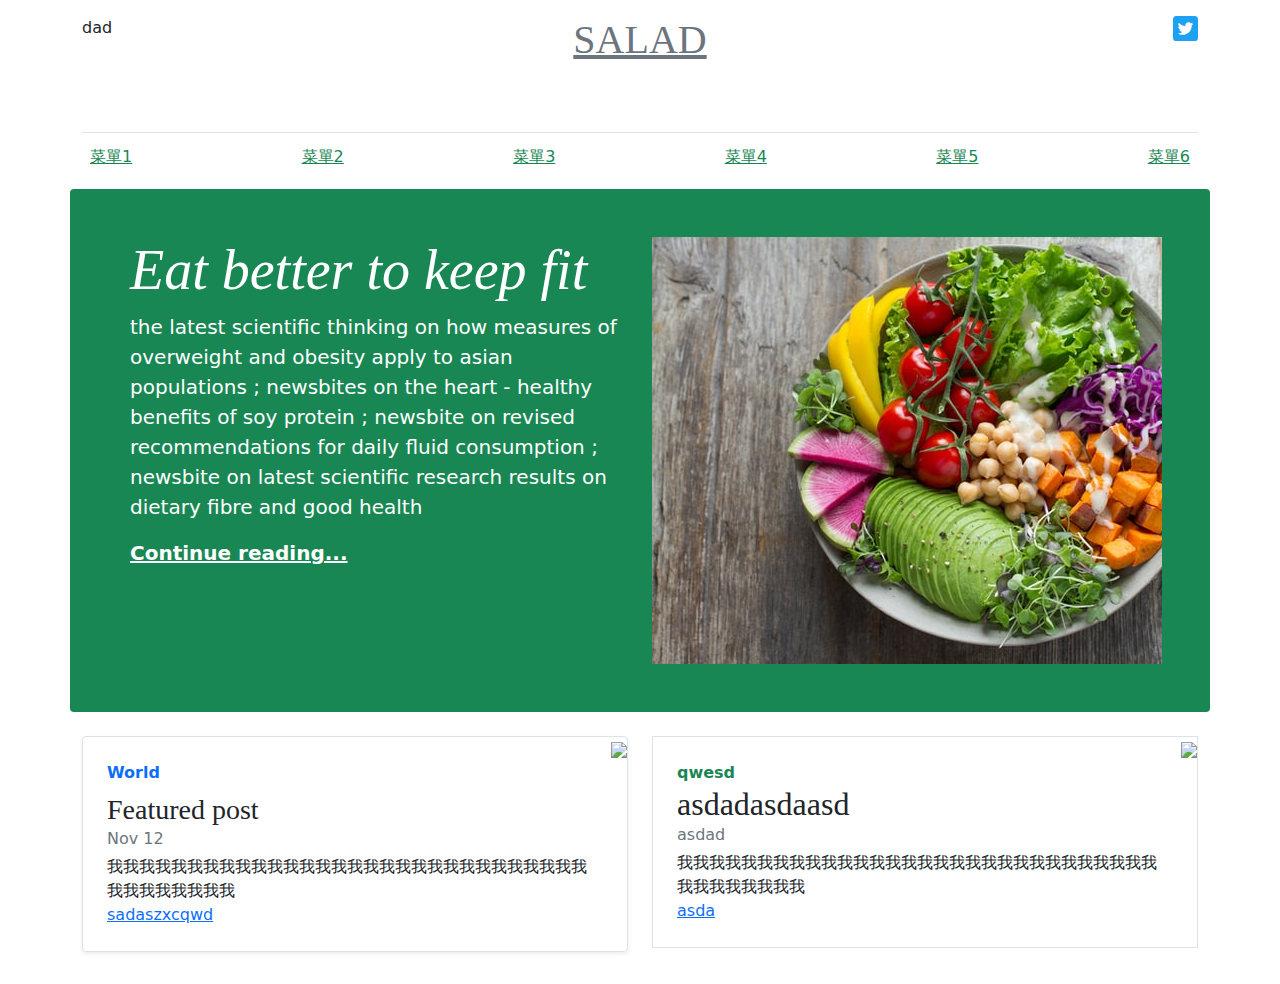
==== index.html @ ffaa2377 "newupdata" ====
<!DOCTYPE html>
<html lang="en">

<head>
    <meta charset="UTF-8">
    <meta http-equiv="X-UA-Compatible" content="IE=edge">
    <meta name="viewport" content="width=device-width, initial-scale=1.0">
    <link rel="stylesheet" href="style/all.css">
    <title>Document</title>
</head>

<body>
    <div class="container">
        <header class="blog-header py-3 ">
            <div class="row flew-nowrap justify-content-between align-items-center  ">
                <div class="col-4 h-100px">dad</div>
                <div class="col-4 text-center h-100px"><a href="#" class="h1 text-muted">SALAD</a></div>
                <div class="col-4 d-flex justify-content-end h-100px"><img src="iconfinder_5296516_tweet_twitter_twitter logo_icon.svg" class="h-25" alt=""></div>
            </div>
        </header>
        <div class="nav-scroller py-1 mb-2 border-top">
            <nav class="nav d-flex justify-content-between">
                <a href="#" class="link-success p-2">菜單1</a>
                <a href="#" class="link-success p-2">菜單2</a>
                <a href="#" class="link-success p-2">菜單3</a>
                <a href="#" class="link-success p-2">菜單4</a>
                <a href="#" class="link-success p-2">菜單5</a>
                <a href="#" class="link-success p-2">菜單6</a>
        </div>
    </div>
    </div>
    <div class="container">
        <div class="row p-5 mb-4 bg-success text-white rounded ">
            <div class="col-6">
                <h1 class="display-4 fst-italic">Eat better to keep fit</h1>
                <p class=" lead text-white "> the latest scientific thinking on how measures of overweight and obesity apply to asian populations ; newsbites on the heart - healthy benefits of soy protein ; newsbite on revised recommendations for daily fluid consumption ; newsbite
                    on latest scientific research results on dietary fibre and good health</p>
                <p>
                    <a href="#" class="lead fw-bold text-white">Continue reading...</a>
                </p>

            </div>
            <div class="col-6 overflow-hidden">
                <img src="anna-pelzer-IGfIGP5ONV0-unsplash.jpg" alt="" class="img-show">
            </div>
        </div>
        <div class="row mb-2">
            <div class="col-md-6 ">
                <div class="row g-0  border rounded overflow-hidden flex-md-row mb-4 shadow-sm h-md-250 position-relative">
                    <div class="col p-4 d-flex flex-column  ">
                        <strong class="d-inline-block mb-2 text-primary">World</strong>
                        <h3 class="mb-0">Featured post</h3>
                        <div class="mb-1 text-muted">Nov 12</div>
                        <p class="card-text mb-auto">我我我我我我我我我我我我我我我我我我我我我我我我我我我我我我我我我我我我我我</p>
                        <a href="#">sadaszxcqwd</a>
                    </div>
                    <div class="col-auto  d-lg-block">
                        <img src="https://fakeimg.pl/200x250/">
                    </div>
                </div>

            </div>
            <div class="col-6">
                <div class="row border g-0 mb-4">
                    <div class="col p-4">
                        <strong class="text-success"> qwesd</strong>
                        <h2 class="mb-0">asdadasdaasd</h2>
                        <div class="mb-1 text-muted">asdad</div>
                        <p class="card-text mb-auto">我我我我我我我我我我我我我我我我我我我我我我我我我我我我我我我我我我我我我我</p>
                        <a href="#">asda</a>
                    </div>

                    <div class="col-auto  d-lg-block">
                        <img src="https://fakeimg.pl/200x250/">
                    </div>

                </div>
            </div>
        </div>
</body>

</html>
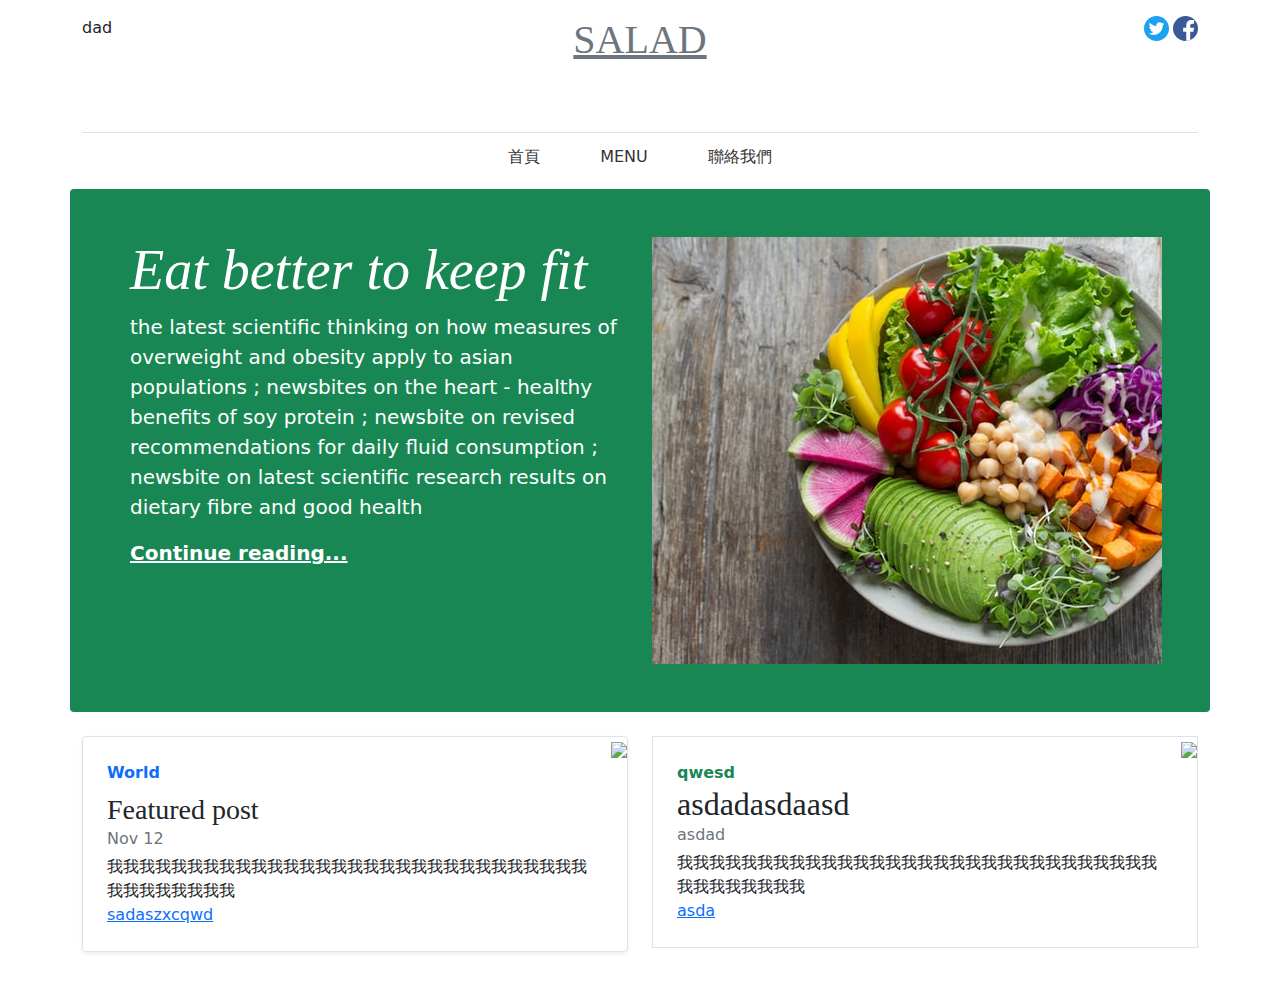
==== commit 560d8cb6: "add menu" ====
--- a/index.html
+++ b/index.html
@@ -15,17 +15,52 @@
             <div class="row flew-nowrap justify-content-between align-items-center  ">
                 <div class="col-4 h-100px">dad</div>
                 <div class="col-4 text-center h-100px"><a href="#" class="h1 text-muted">SALAD</a></div>
-                <div class="col-4 d-flex justify-content-end h-100px"><img src="iconfinder_5296516_tweet_twitter_twitter logo_icon.svg" class="h-25" alt=""></div>
+                <div class="col-4 d-flex justify-content-end h-100px">
+                    <img src="images/iconfinder_5296516_tweet_twitter_twitter logo_icon.svg" class="h-25 img-circle me-1" alt="">
+                    <img src="images/iconfinder_317727_facebook_social media_social_icon.svg" class="h-25 img-circle" alt="">
+
+                </div>
             </div>
         </header>
-        <div class="nav-scroller py-1 mb-2 border-top">
-            <nav class="nav d-flex justify-content-between">
-                <a href="#" class="link-success p-2">菜單1</a>
-                <a href="#" class="link-success p-2">菜單2</a>
-                <a href="#" class="link-success p-2">菜單3</a>
-                <a href="#" class="link-success p-2">菜單4</a>
-                <a href="#" class="link-success p-2">菜單5</a>
-                <a href="#" class="link-success p-2">菜單6</a>
+        <div class="nav-scroller py-1 mb-2 border-top d-flex justify-content-center">
+            <nav class="nav  col-8 d-flex justify-content-center">
+                <ul class="drop-down-menu ">
+                    <li>
+                        <a href="#">首頁</a>
+
+                    </li>
+                    <li>
+                        <a href="#">MENU</a>
+                        <ul>
+                            <li>
+                                <a href="#">優質套餐</a>
+
+                            </li>
+                            <li>
+                                <a href="#">單點系列</a>
+
+                            </li>
+                            <li>
+                                <a href="#">健康飲品</a>
+
+                            </li>
+
+                        </ul>
+                    </li>
+
+                    <li>
+                        <a href="#">聯絡我們</a>
+                        <ul>
+                            <li>
+                                <a href="#">服務據點</a>
+                            </li>
+
+                            <li>
+                                <a href="#">徵才資訊</a>
+                            </li>
+                        </ul>
+                    </li>
+                </ul>
         </div>
     </div>
     </div>
@@ -41,7 +76,7 @@
 
             </div>
             <div class="col-6 overflow-hidden">
-                <img src="anna-pelzer-IGfIGP5ONV0-unsplash.jpg" alt="" class="img-show">
+                <img src="images/anna-pelzer-IGfIGP5ONV0-unsplash.jpg" alt="" class="img-show">
             </div>
         </div>
         <div class="row mb-2">
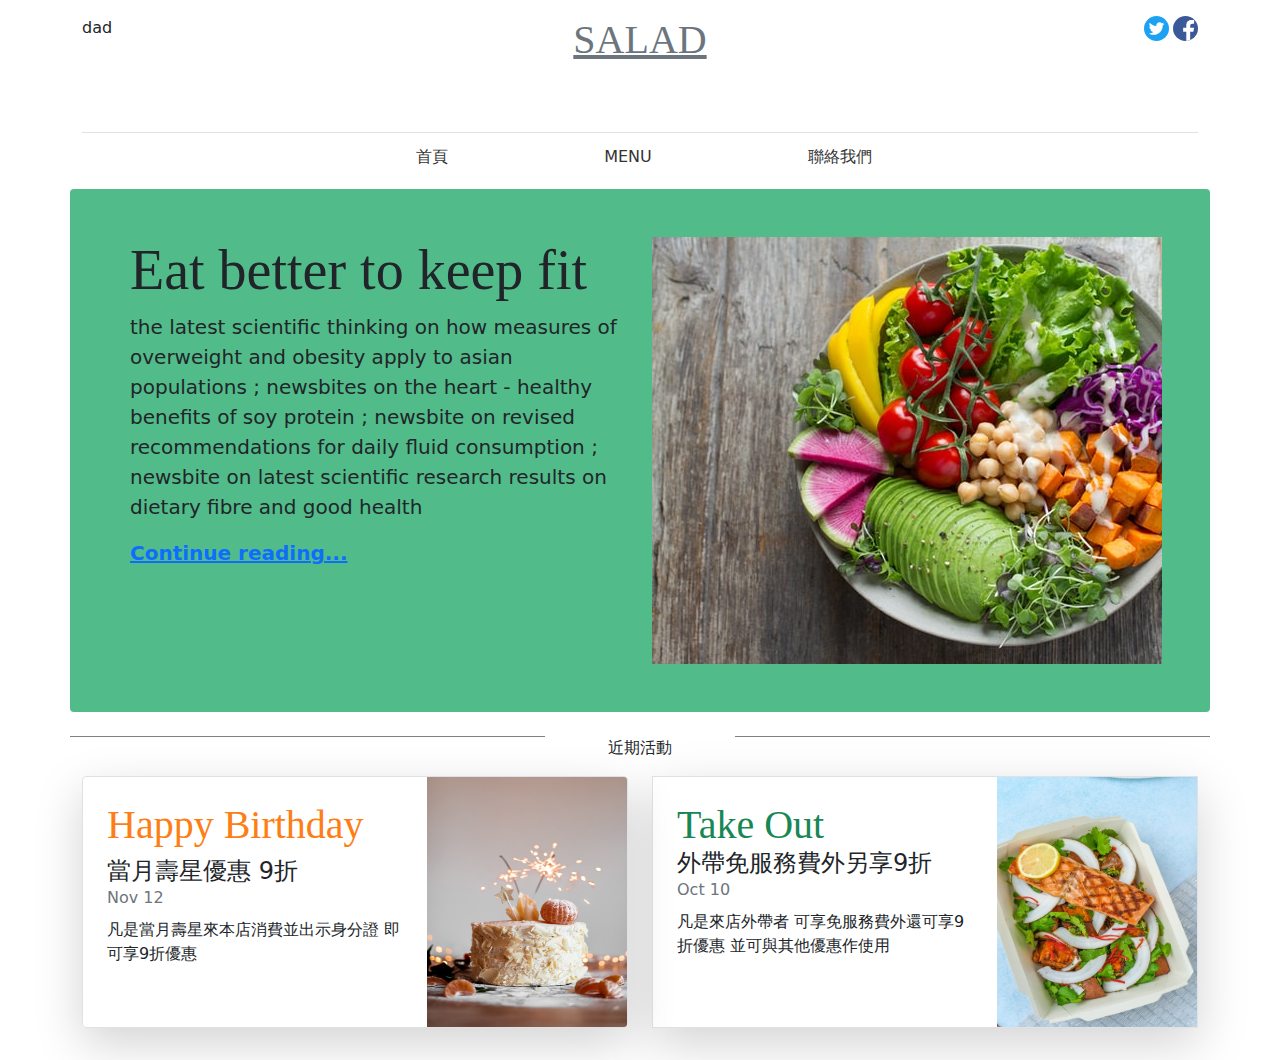
==== commit 15e20a65: "updata" ====
--- a/index.html
+++ b/index.html
@@ -23,13 +23,13 @@
             </div>
         </header>
         <div class="nav-scroller py-1 mb-2 border-top d-flex justify-content-center">
-            <nav class="nav  col-8 d-flex justify-content-center">
-                <ul class="drop-down-menu ">
-                    <li>
+            <nav class="nav d-flex justify-content-center">
+                <ul class="drop-down-menu ms-2 ">
+                    <li class="me-5 ms-5">
                         <a href="#">首頁</a>
 
                     </li>
-                    <li>
+                    <li class="me-5 ms-5">
                         <a href="#">MENU</a>
                         <ul>
                             <li>
@@ -42,21 +42,20 @@
                             </li>
                             <li>
                                 <a href="#">健康飲品</a>
-
                             </li>
 
                         </ul>
                     </li>
 
-                    <li>
-                        <a href="#">聯絡我們</a>
+                    <li class="me-5 ms-5">
+                        <a href="# ">聯絡我們</a>
                         <ul>
                             <li>
-                                <a href="#">服務據點</a>
+                                <a href="# ">服務據點</a>
                             </li>
 
                             <li>
-                                <a href="#">徵才資訊</a>
+                                <a href="# ">徵才資訊</a>
                             </li>
                         </ul>
                     </li>
@@ -64,49 +63,58 @@
         </div>
     </div>
     </div>
-    <div class="container">
-        <div class="row p-5 mb-4 bg-success text-white rounded ">
-            <div class="col-6">
-                <h1 class="display-4 fst-italic">Eat better to keep fit</h1>
-                <p class=" lead text-white "> the latest scientific thinking on how measures of overweight and obesity apply to asian populations ; newsbites on the heart - healthy benefits of soy protein ; newsbite on revised recommendations for daily fluid consumption ; newsbite
+
+    <div class="container ">
+        <div class="row p-5 mb-4 bg-lightGreen text-gray rounded ">
+            <div class="col-6 ">
+                <h1 class="display-4 fst-italic=">Eat better to keep fit</h1>
+                <p class=" lead "> the latest scientific thinking on how measures of overweight and obesity apply to asian populations ; newsbites on the heart - healthy benefits of soy protein ; newsbite on revised recommendations for daily fluid consumption ; newsbite
                     on latest scientific research results on dietary fibre and good health</p>
                 <p>
-                    <a href="#" class="lead fw-bold text-white">Continue reading...</a>
+                    <a href="# " class="lead fw-bold ">Continue reading...</a>
                 </p>
-
             </div>
-            <div class="col-6 overflow-hidden">
-                <img src="images/anna-pelzer-IGfIGP5ONV0-unsplash.jpg" alt="" class="img-show">
+            <div class="col-6 overflow-hidden ">
+                <img src="images/anna-pelzer-IGfIGP5ONV0-unsplash.jpg " alt=" " class="img-show ">
             </div>
         </div>
-        <div class="row mb-2">
+        <div class="row position-relative">
+            <div class="col-5 border-top-gray"></div>
+            <div class="col-2">
+                <p class="text-center">近期活動</p>
+            </div>
+            <div class="col-5 border-top-gray"></div>
+
+        </div>
+
+        <div class="row mb-2 ">
             <div class="col-md-6 ">
-                <div class="row g-0  border rounded overflow-hidden flex-md-row mb-4 shadow-sm h-md-250 position-relative">
-                    <div class="col p-4 d-flex flex-column  ">
-                        <strong class="d-inline-block mb-2 text-primary">World</strong>
-                        <h3 class="mb-0">Featured post</h3>
-                        <div class="mb-1 text-muted">Nov 12</div>
-                        <p class="card-text mb-auto">我我我我我我我我我我我我我我我我我我我我我我我我我我我我我我我我我我我我我我</p>
-                        <a href="#">sadaszxcqwd</a>
+                <div class="row g-0 border rounded overflow-hidden flex-md-row mb-4 shadow-lg h-md-250 position-relative ">
+                    <div class="col p-4 d-flex flex-column ">
+                        <strong class="d-inline-block mb-2 text-orange h1 ">Happy Birthday</strong>
+                        <p class="mb-0 h4">當月壽星優惠 9折</p>
+                        <div class="mb-2 text-muted ">Nov 12</div>
+                        <p class="card-text mb-auto ">凡是當月壽星來本店消費並出示身分證 即可享9折優惠</p>
+
                     </div>
-                    <div class="col-auto  d-lg-block">
-                        <img src="https://fakeimg.pl/200x250/">
+                    <div class="col-auto d-lg-block ">
+                        <img src="images/stories-ys8qztLjJyg-unsplash.jpg" style="width:200px; height: 250px;">
                     </div>
                 </div>
 
             </div>
-            <div class="col-6">
-                <div class="row border g-0 mb-4">
-                    <div class="col p-4">
-                        <strong class="text-success"> qwesd</strong>
-                        <h2 class="mb-0">asdadasdaasd</h2>
-                        <div class="mb-1 text-muted">asdad</div>
-                        <p class="card-text mb-auto">我我我我我我我我我我我我我我我我我我我我我我我我我我我我我我我我我我我我我我</p>
-                        <a href="#">asda</a>
+            <div class=" col-6 ">
+                <div class="row border g-0 mb-4 shadow-lg ">
+                    <div class="col p-4 ">
+                        <strong class="text-success h1 ">Take Out</strong>
+                        <p class="mb-0 h4 ">外帶免服務費外另享9折</p>
+                        <div class="mb-2 text-muted ">Oct 10</div>
+                        <p class="card-text mb-auto ">凡是來店外帶者 可享免服務費外還可享9折優惠 並可與其他優惠作使用</p>
+
                     </div>
 
-                    <div class="col-auto  d-lg-block">
-                        <img src="https://fakeimg.pl/200x250/">
+                    <div class="col-auto d-lg-block ">
+                        <img src="images/toa-heftiba-inDRPMBfX8M-unsplash.jpg " style="width: 200px; height: 250px;">
                     </div>
 
                 </div>
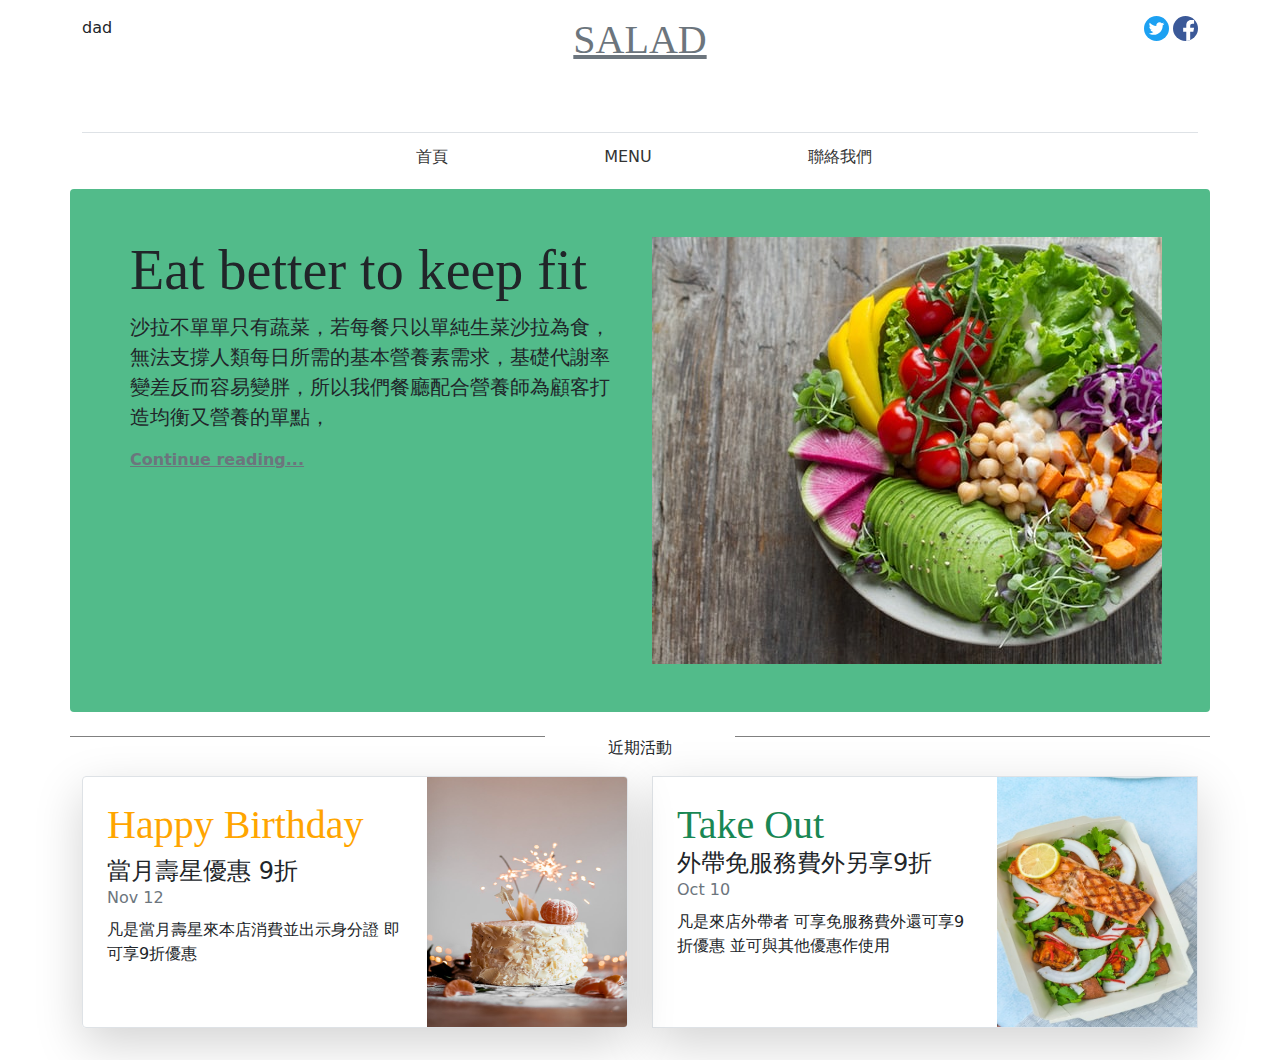
==== commit 5794b842: "js" ====
--- a/index.html
+++ b/index.html
@@ -7,6 +7,8 @@
     <meta name="viewport" content="width=device-width, initial-scale=1.0">
     <link rel="stylesheet" href="style/all.css">
     <title>Document</title>
+    <script src="js/jquery-3.6.0.min.js"></script>
+
 </head>
 
 <body>
@@ -16,15 +18,15 @@
                 <div class="col-4 h-100px">dad</div>
                 <div class="col-4 text-center h-100px"><a href="#" class="h1 text-muted">SALAD</a></div>
                 <div class="col-4 d-flex justify-content-end h-100px">
-                    <img src="images/iconfinder_5296516_tweet_twitter_twitter logo_icon.svg" class="h-25 img-circle me-1" alt="">
-                    <img src="images/iconfinder_317727_facebook_social media_social_icon.svg" class="h-25 img-circle" alt="">
+                    <a href="https://www.twitter.com/"> <img src="images/iconfinder_5296516_tweet_twitter_twitter logo_icon.svg" class="h-25 img-circle me-1" alt=""></a>
+                    <a href="https://www.facebook.com/"> <img src="images/iconfinder_317727_facebook_social media_social_icon.svg" class="h-25 img-circle" alt=""></a>
 
                 </div>
             </div>
         </header>
         <div class="nav-scroller py-1 mb-2 border-top d-flex justify-content-center">
-            <nav class="nav d-flex justify-content-center">
-                <ul class="drop-down-menu ms-2 ">
+            <nav class="nav d-flex justify-content-center  ">
+                <ul class="drop-down-menu ms-2 bg-white  ">
                     <li class="me-5 ms-5">
                         <a href="#">首頁</a>
 
@@ -33,13 +35,10 @@
                         <a href="#">MENU</a>
                         <ul>
                             <li>
-                                <a href="#">優質套餐</a>
+                                <a href="Meal.html">優質餐點</a>
 
                             </li>
-                            <li>
-                                <a href="#">單點系列</a>
 
-                            </li>
                             <li>
                                 <a href="#">健康飲品</a>
                             </li>
@@ -64,14 +63,14 @@
     </div>
     </div>
 
-    <div class="container ">
-        <div class="row p-5 mb-4 bg-lightGreen text-gray rounded ">
+    <div class="container  ">
+        <div class="row p-5 mb-4 bg-lightGreen  rounded ">
             <div class="col-6 ">
                 <h1 class="display-4 fst-italic=">Eat better to keep fit</h1>
-                <p class=" lead "> the latest scientific thinking on how measures of overweight and obesity apply to asian populations ; newsbites on the heart - healthy benefits of soy protein ; newsbite on revised recommendations for daily fluid consumption ; newsbite
-                    on latest scientific research results on dietary fibre and good health</p>
+                <p class=" lead "> 沙拉不單單只有蔬菜，若每餐只以單純生菜沙拉為食，無法支撐人類每日所需的基本營養素需求，基礎代謝率變差反而容易變胖，所以我們餐廳配合營養師為顧客打造均衡又營養的單點，
+                </p>
                 <p>
-                    <a href="# " class="lead fw-bold ">Continue reading...</a>
+                    <a href="https://udn.com/news/story/7266/4800480 " class=" fw-bold text-secondary ">Continue reading...</a>
                 </p>
             </div>
             <div class="col-6 overflow-hidden ">
@@ -120,6 +119,11 @@
                 </div>
             </div>
         </div>
+
+
+
+
+        <script src="js/all.js"></script>
 </body>
 
 </html>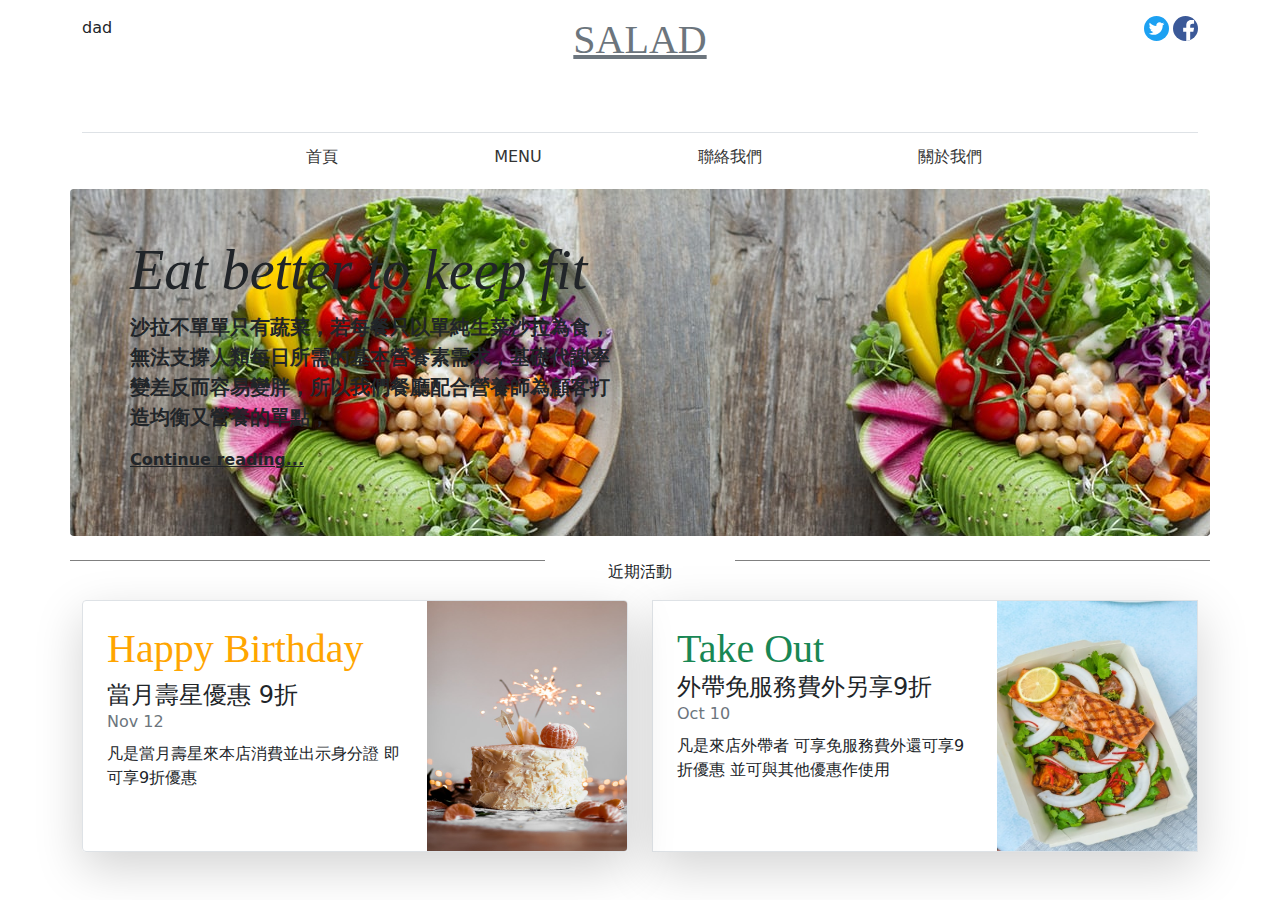
==== commit 604ed0a5: "updata" ====
--- a/index.html
+++ b/index.html
@@ -7,7 +7,7 @@
     <meta name="viewport" content="width=device-width, initial-scale=1.0">
     <link rel="stylesheet" href="style/all.css">
     <title>Document</title>
-    <script src="js/jquery-3.6.0.min.js"></script>
+
 
 </head>
 
@@ -26,7 +26,7 @@
         </header>
         <div class="nav-scroller py-1 mb-2 border-top d-flex justify-content-center">
             <nav class="nav d-flex justify-content-center  ">
-                <ul class="drop-down-menu ms-2 bg-white  ">
+                <ul class="drop-down-menu ms-2 bg-white w-100 d-flex justify-content-center">
                     <li class="me-5 ms-5">
                         <a href="#">首頁</a>
 
@@ -47,7 +47,7 @@
                     </li>
 
                     <li class="me-5 ms-5">
-                        <a href="# ">聯絡我們</a>
+                        <a href="#">聯絡我們</a>
                         <ul>
                             <li>
                                 <a href="# ">服務據點</a>
@@ -58,23 +58,25 @@
                             </li>
                         </ul>
                     </li>
+                    <li class="me-5 ms-5">
+                        <a href="#">關於我們</a></li>
                 </ul>
         </div>
     </div>
     </div>
 
     <div class="container  ">
-        <div class="row p-5 mb-4 bg-lightGreen  rounded ">
-            <div class="col-6 ">
-                <h1 class="display-4 fst-italic=">Eat better to keep fit</h1>
-                <p class=" lead "> 沙拉不單單只有蔬菜，若每餐只以單純生菜沙拉為食，無法支撐人類每日所需的基本營養素需求，基礎代謝率變差反而容易變胖，所以我們餐廳配合營養師為顧客打造均衡又營養的單點，
+        <div class="row p-5 mb-4  rounded bg-img text-dark  " style="background-image: url('images/a2hgf-ldaku.svg')">
+            <div class="col-6">
+                <h1 class="display-4 fst-italic  ">Eat better to keep fit</h1>
+                <p class=" lead fw-bold "> 沙拉不單單只有蔬菜，若每餐只以單純生菜沙拉為食，無法支撐人類每日所需的基本營養素需求，基礎代謝率變差反而容易變胖，所以我們餐廳配合營養師為顧客打造均衡又營養的單點，
                 </p>
                 <p>
-                    <a href="https://udn.com/news/story/7266/4800480 " class=" fw-bold text-secondary ">Continue reading...</a>
+                    <a href="https://udn.com/news/story/7266/4800480 " class=" fw-bold text-dark ">Continue reading...</a>
                 </p>
             </div>
             <div class="col-6 overflow-hidden ">
-                <img src="images/anna-pelzer-IGfIGP5ONV0-unsplash.jpg " alt=" " class="img-show ">
+
             </div>
         </div>
         <div class="row position-relative">
@@ -102,7 +104,7 @@
                 </div>
 
             </div>
-            <div class=" col-6 ">
+            <div class=" col-md-6">
                 <div class="row border g-0 mb-4 shadow-lg ">
                     <div class="col p-4 ">
                         <strong class="text-success h1 ">Take Out</strong>
@@ -121,9 +123,11 @@
         </div>
 
 
+        <script src="js/jquery-3.6.0.min.js"></script>
+        <script src="https://cdnjs.cloudflare.com/ajax/libs/popper.js/1.14.6/umd/popper.min.js" integrity="sha384-wHAiFfRlMFy6i5SRaxvfOCifBUQy1xHdJ/yoi7FRNXMRBu5WHdZYu1hA6ZOblgut" crossorigin="anonymous"></script>
+        <script src="https://stackpath.bootstrapcdn.com/bootstrap/4.2.1/js/bootstrap.min.js"></script>
+        <script src="js/all.js"></script>
 
-
-        <script src="js/all.js"></script>
 </body>
 
 </html>